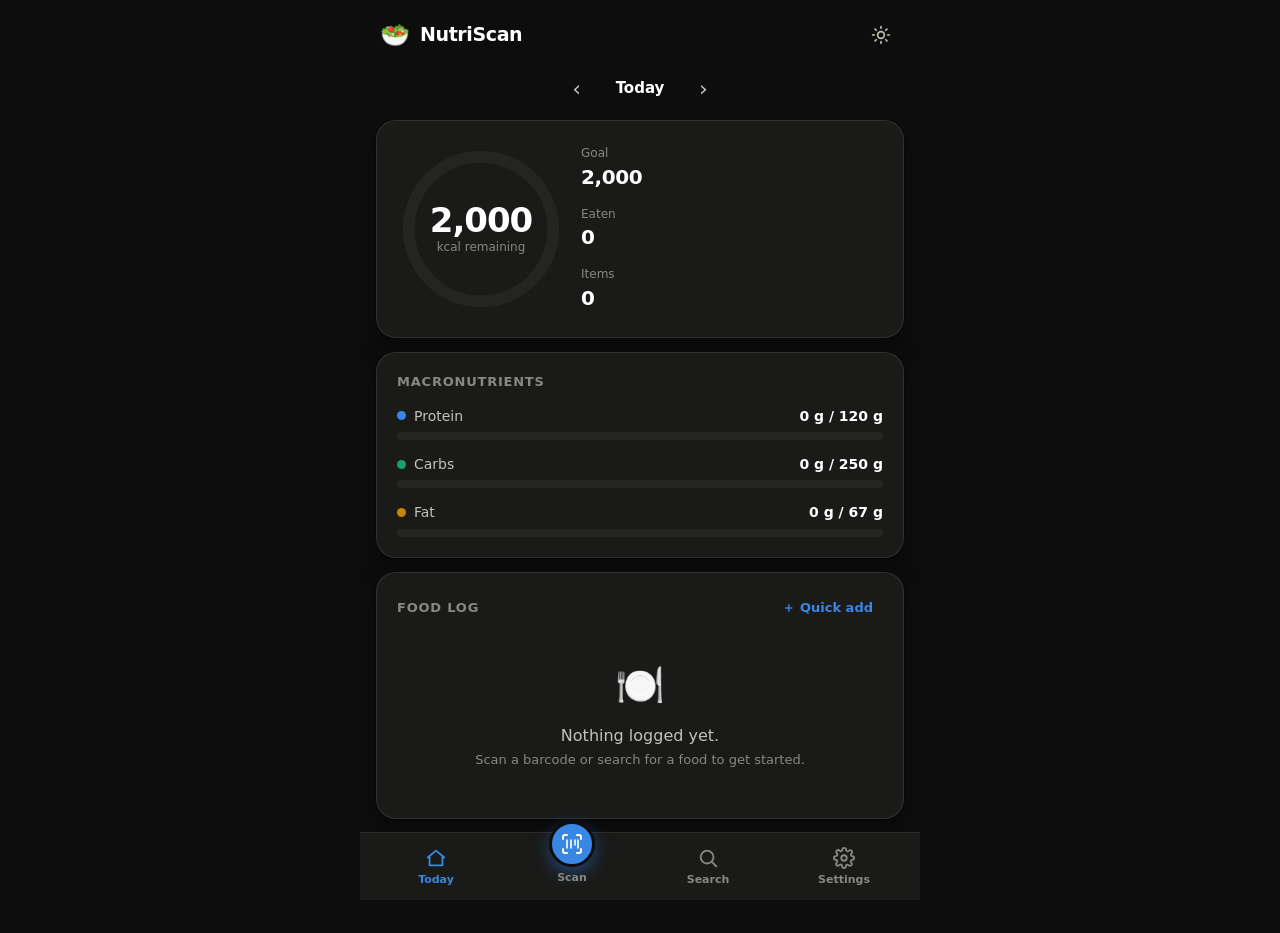
==== calorie-tracker/index.html @ 1fd36c98 "Add NutriScan: camera-based calorie tracker web app A mobile-first, no-build-step web app that track" ====
<!DOCTYPE html>
<html lang="en" data-theme="dark">
<head>
  <meta charset="UTF-8" />
  <meta name="viewport" content="width=device-width, initial-scale=1.0, viewport-fit=cover" />
  <meta name="theme-color" content="#0d0d0d" />
  <title>NutriScan — Calorie Tracker</title>
  <meta name="description" content="Scan any food barcode with your camera and track calories. Powered by Open Food Facts." />
  <link rel="icon" href="data:image/svg+xml,<svg xmlns='http://www.w3.org/2000/svg' viewBox='0 0 100 100'><text y='.9em' font-size='90'>🥗</text></svg>" />
  <link rel="stylesheet" href="css/styles.css" />
</head>
<body>
  <div class="app">

    <!-- ============ Header ============ -->
    <header class="app-header">
      <div class="brand">
        <span class="brand-mark">🥗</span>
        <span class="brand-name">NutriScan</span>
      </div>
      <button class="icon-btn" id="theme-toggle" title="Toggle theme" aria-label="Toggle light/dark theme">
        <svg class="icon-sun" width="20" height="20" viewBox="0 0 24 24" fill="none" stroke="currentColor" stroke-width="2" stroke-linecap="round"><circle cx="12" cy="12" r="4"/><path d="M12 2v2m0 16v2M4.9 4.9l1.4 1.4m11.4 11.4 1.4 1.4M2 12h2m16 0h2M4.9 19.1l1.4-1.4m11.4-11.4 1.4-1.4"/></svg>
        <svg class="icon-moon" width="20" height="20" viewBox="0 0 24 24" fill="none" stroke="currentColor" stroke-width="2" stroke-linecap="round" stroke-linejoin="round"><path d="M21 12.8A9 9 0 1 1 11.2 3a7 7 0 0 0 9.8 9.8z"/></svg>
      </button>
    </header>

    <!-- ============ Main views ============ -->
    <main class="views">

      <!-- ===== Today / Diary ===== -->
      <section class="view active" id="view-today">
        <div class="date-nav">
          <button class="icon-btn" id="date-prev" aria-label="Previous day">‹</button>
          <button class="date-label" id="date-label">Today</button>
          <button class="icon-btn" id="date-next" aria-label="Next day">›</button>
        </div>

        <div class="card hero-card">
          <div class="ring-wrap">
            <svg class="ring" viewBox="0 0 200 200" role="img" aria-labelledby="ring-title">
              <title id="ring-title">Daily calorie progress</title>
              <circle class="ring-track" cx="100" cy="100" r="86" />
              <circle class="ring-fill" id="ring-fill" cx="100" cy="100" r="86"
                      transform="rotate(-90 100 100)" />
            </svg>
            <div class="ring-center">
              <div class="ring-value" id="ring-value">0</div>
              <div class="ring-sub" id="ring-sub">kcal remaining</div>
            </div>
          </div>
          <div class="hero-stats">
            <div class="stat">
              <div class="stat-label">Goal</div>
              <div class="stat-value" id="stat-goal">2,000</div>
            </div>
            <div class="stat">
              <div class="stat-label">Eaten</div>
              <div class="stat-value" id="stat-eaten">0</div>
            </div>
            <div class="stat">
              <div class="stat-label">Items</div>
              <div class="stat-value" id="stat-items">0</div>
            </div>
          </div>
        </div>

        <div class="card macros-card">
          <h2 class="card-title">Macronutrients</h2>
          <div class="macro" data-macro="protein">
            <div class="macro-head"><span class="macro-dot dot-protein"></span><span class="macro-name">Protein</span><span class="macro-amount" id="macro-protein">0 g</span></div>
            <div class="meter"><div class="meter-fill fill-protein" id="meter-protein"></div></div>
          </div>
          <div class="macro" data-macro="carbs">
            <div class="macro-head"><span class="macro-dot dot-carbs"></span><span class="macro-name">Carbs</span><span class="macro-amount" id="macro-carbs">0 g</span></div>
            <div class="meter"><div class="meter-fill fill-carbs" id="meter-carbs"></div></div>
          </div>
          <div class="macro" data-macro="fat">
            <div class="macro-head"><span class="macro-dot dot-fat"></span><span class="macro-name">Fat</span><span class="macro-amount" id="macro-fat">0 g</span></div>
            <div class="meter"><div class="meter-fill fill-fat" id="meter-fat"></div></div>
          </div>
        </div>

        <div class="card log-card">
          <div class="log-head">
            <h2 class="card-title">Food log</h2>
            <button class="ghost-btn" id="quick-add-btn">＋ Quick add</button>
          </div>
          <ul class="log-list" id="log-list"></ul>
          <div class="empty-state" id="log-empty">
            <div class="empty-emoji">🍽️</div>
            <p>Nothing logged yet.</p>
            <p class="empty-hint">Scan a barcode or search for a food to get started.</p>
          </div>
        </div>
      </section>

      <!-- ===== Scanner ===== -->
      <section class="view" id="view-scan">
        <div class="scanner-shell">
          <div class="scanner-viewport" id="scanner-viewport">
            <video id="scanner-video" playsinline muted></video>
            <div class="scan-frame">
              <span class="corner tl"></span><span class="corner tr"></span>
              <span class="corner bl"></span><span class="corner br"></span>
              <div class="scan-line"></div>
            </div>
            <div class="scanner-off" id="scanner-off">
              <div class="empty-emoji">📷</div>
              <p>Point your camera at a food barcode</p>
              <button class="primary-btn" id="scanner-start">Start camera</button>
            </div>
          </div>
          <p class="scanner-status" id="scanner-status">Camera is off</p>
          <div class="manual-entry">
            <input type="text" id="manual-barcode" inputmode="numeric" pattern="[0-9]*"
                   placeholder="…or type a barcode, e.g. 3017624010701" />
            <button class="primary-btn" id="manual-lookup">Look up</button>
          </div>
        </div>
      </section>

      <!-- ===== Search ===== -->
      <section class="view" id="view-search">
        <div class="search-bar">
          <svg width="18" height="18" viewBox="0 0 24 24" fill="none" stroke="currentColor" stroke-width="2" stroke-linecap="round"><circle cx="11" cy="11" r="7"/><path d="m21 21-4.3-4.3"/></svg>
          <input type="search" id="search-input" placeholder="Search any food… (apple, oats, pizza)" autocomplete="off" />
        </div>
        <div class="search-hint" id="search-hint">
          Search 2.8M+ products from <strong>Open Food Facts</strong> plus common foods (USDA values).
        </div>
        <div class="results" id="search-results"></div>
        <div class="loader" id="search-loader" hidden><span class="spinner"></span> Searching…</div>
      </section>

      <!-- ===== Settings ===== -->
      <section class="view" id="view-settings">
        <div class="card">
          <h2 class="card-title">Daily goal</h2>
          <div class="setting-row">
            <label for="goal-input">Calorie target (kcal)</label>
            <input type="number" id="goal-input" min="800" max="10000" step="50" />
          </div>
          <div class="setting-row">
            <label for="protein-goal-input">Protein target (g)</label>
            <input type="number" id="protein-goal-input" min="20" max="400" step="5" />
          </div>
        </div>
        <div class="card">
          <h2 class="card-title">Data</h2>
          <button class="danger-btn" id="clear-day-btn">Clear today's log</button>
          <button class="danger-btn" id="clear-all-btn">Erase all data</button>
        </div>
        <div class="card about-card">
          <h2 class="card-title">About</h2>
          <p>Product data and images come from <a href="https://world.openfoodfacts.org" target="_blank" rel="noopener">Open Food Facts</a>, an open database licensed under the ODbL. Generic food values are based on USDA FoodData Central. Everything you log stays on this device.</p>
        </div>
      </section>
    </main>

    <!-- ============ Bottom navigation ============ -->
    <nav class="bottom-nav">
      <button class="nav-btn active" data-view="today">
        <svg width="22" height="22" viewBox="0 0 24 24" fill="none" stroke="currentColor" stroke-width="2" stroke-linecap="round" stroke-linejoin="round"><path d="M3 11.5 12 4l9 7.5"/><path d="M5 10v10h14V10"/></svg>
        <span>Today</span>
      </button>
      <button class="nav-btn nav-scan" data-view="scan">
        <span class="scan-fab">
          <svg width="24" height="24" viewBox="0 0 24 24" fill="none" stroke="currentColor" stroke-width="2" stroke-linecap="round"><path d="M3 7V5a2 2 0 0 1 2-2h2M17 3h2a2 2 0 0 1 2 2v2M21 17v2a2 2 0 0 1-2 2h-2M7 21H5a2 2 0 0 1-2-2v-2"/><path d="M7 8v8M11 8v8M15 8v5M18 8v8" stroke-width="1.6"/></svg>
        </span>
        <span>Scan</span>
      </button>
      <button class="nav-btn" data-view="search">
        <svg width="22" height="22" viewBox="0 0 24 24" fill="none" stroke="currentColor" stroke-width="2" stroke-linecap="round"><circle cx="11" cy="11" r="7"/><path d="m21 21-4.3-4.3"/></svg>
        <span>Search</span>
      </button>
      <button class="nav-btn" data-view="settings">
        <svg width="22" height="22" viewBox="0 0 24 24" fill="none" stroke="currentColor" stroke-width="2" stroke-linecap="round" stroke-linejoin="round"><circle cx="12" cy="12" r="3"/><path d="M19.4 15a1.7 1.7 0 0 0 .3 1.9l.1.1a2 2 0 1 1-2.8 2.8l-.1-.1a1.7 1.7 0 0 0-1.9-.3 1.7 1.7 0 0 0-1 1.5V21a2 2 0 1 1-4 0v-.1a1.7 1.7 0 0 0-1-1.6 1.7 1.7 0 0 0-1.9.3l-.1.1a2 2 0 1 1-2.8-2.8l.1-.1a1.7 1.7 0 0 0 .3-1.9 1.7 1.7 0 0 0-1.5-1H3a2 2 0 1 1 0-4h.1a1.7 1.7 0 0 0 1.6-1 1.7 1.7 0 0 0-.3-1.9l-.1-.1a2 2 0 1 1 2.8-2.8l.1.1a1.7 1.7 0 0 0 1.9.3h.1a1.7 1.7 0 0 0 1-1.5V3a2 2 0 1 1 4 0v.1a1.7 1.7 0 0 0 1 1.5h.1a1.7 1.7 0 0 0 1.9-.3l.1-.1a2 2 0 1 1 2.8 2.8l-.1.1a1.7 1.7 0 0 0-.3 1.9v.1a1.7 1.7 0 0 0 1.5 1H21a2 2 0 1 1 0 4h-.1a1.7 1.7 0 0 0-1.5 1z"/></svg>
        <span>Settings</span>
      </button>
    </nav>

    <!-- ============ Product sheet (modal) ============ -->
    <div class="sheet-backdrop" id="sheet-backdrop" hidden></div>
    <div class="sheet" id="product-sheet" hidden role="dialog" aria-modal="true" aria-label="Food details">
      <div class="sheet-handle"></div>
      <div class="sheet-body" id="sheet-body"></div>
    </div>

    <!-- ============ Toast ============ -->
    <div class="toast" id="toast" hidden></div>
  </div>

  <script type="module" src="js/app.js"></script>
</body>
</html>
---- calorie-tracker/css/styles.css ----
/* ============================================================
   NutriScan — design tokens
   Palette follows the validated reference dataviz palette:
   categorical slots 1–3 (blue/aqua/yellow) for macros,
   sequential blue for the calorie ring, status red for over-goal.
   ============================================================ */

:root,
:root[data-theme="light"] {
  --page:            #f9f9f7;
  --surface:         #fcfcfb;
  --surface-2:       #f0efec;
  --ink:             #0b0b0b;
  --ink-2:           #52514e;
  --ink-muted:       #898781;
  --hairline:        #e1e0d9;
  --border:          rgba(11, 11, 11, 0.10);

  --accent:          #2a78d6;   /* series-1 blue */
  --accent-soft:     #cde2fb;
  --protein:         #2a78d6;   /* slot 1 blue   */
  --carbs:           #1baf7a;   /* slot 2 aqua   */
  --fat:             #eda100;   /* slot 3 yellow */
  --good:            #006300;
  --critical:        #d03b3b;

  --shadow: 0 1px 2px rgba(11,11,11,.05), 0 8px 24px rgba(11,11,11,.06);
}

:root[data-theme="dark"] {
  --page:            #0d0d0d;
  --surface:         #1a1a19;
  --surface-2:       #242423;
  --ink:             #ffffff;
  --ink-2:           #c3c2b7;
  --ink-muted:       #898781;
  --hairline:        #2c2c2a;
  --border:          rgba(255, 255, 255, 0.10);

  --accent:          #3987e5;
  --accent-soft:     #10345c;
  --protein:         #3987e5;
  --carbs:           #199e70;
  --fat:             #c98500;
  --good:            #0ca30c;
  --critical:        #d03b3b;

  --shadow: 0 1px 2px rgba(0,0,0,.4), 0 8px 24px rgba(0,0,0,.35);
}

/* ============ Base ============ */
* { box-sizing: border-box; margin: 0; padding: 0; }

html { height: 100%; }

body {
  font-family: system-ui, -apple-system, "Segoe UI", sans-serif;
  background: var(--page);
  color: var(--ink);
  min-height: 100%;
  -webkit-font-smoothing: antialiased;
  line-height: 1.45;
}

button { font: inherit; color: inherit; background: none; border: none; cursor: pointer; }
input { font: inherit; color: inherit; }
a { color: var(--accent); }

.app {
  max-width: 560px;
  margin: 0 auto;
  min-height: 100dvh;
  display: flex;
  flex-direction: column;
  padding-bottom: calc(76px + env(safe-area-inset-bottom));
}

/* ============ Header ============ */
.app-header {
  display: flex;
  align-items: center;
  justify-content: space-between;
  padding: 16px 20px 8px;
}

.brand { display: flex; align-items: center; gap: 10px; }
.brand-mark { font-size: 24px; }
.brand-name { font-size: 19px; font-weight: 700; letter-spacing: -0.02em; }

.icon-btn {
  width: 38px; height: 38px;
  display: inline-flex; align-items: center; justify-content: center;
  border-radius: 12px;
  color: var(--ink-2);
  font-size: 22px;
  transition: background .15s;
}
.icon-btn:hover { background: var(--surface-2); }

:root[data-theme="dark"] .icon-moon { display: none; }
:root[data-theme="light"] .icon-sun { display: none; }

/* ============ Views ============ */
.views { flex: 1; padding: 4px 16px 24px; }
.view { display: none; animation: fadeUp .25s ease; }
.view.active { display: block; }

@keyframes fadeUp {
  from { opacity: 0; transform: translateY(6px); }
  to   { opacity: 1; transform: none; }
}

/* ============ Cards ============ */
.card {
  background: var(--surface);
  border: 1px solid var(--border);
  border-radius: 20px;
  padding: 20px;
  margin-bottom: 14px;
  box-shadow: var(--shadow);
}

.card-title {
  font-size: 13px;
  font-weight: 600;
  text-transform: uppercase;
  letter-spacing: 0.06em;
  color: var(--ink-muted);
  margin-bottom: 14px;
}

/* ============ Date nav ============ */
.date-nav {
  display: flex; align-items: center; justify-content: center;
  gap: 6px; margin: 4px 0 12px;
}
.date-label {
  font-weight: 600; font-size: 15px;
  padding: 6px 14px; border-radius: 10px;
  color: var(--ink);
}
.date-label:hover { background: var(--surface-2); }

/* ============ Hero ring ============ */
.hero-card {
  display: flex; align-items: center; gap: 8px;
  padding: 24px 20px;
}

.ring-wrap { position: relative; width: 168px; height: 168px; flex-shrink: 0; }
.ring { width: 100%; height: 100%; }

.ring-track {
  fill: none;
  stroke: var(--surface-2);
  stroke-width: 14;
}
.ring-fill {
  fill: none;
  stroke: var(--accent);
  stroke-width: 14;
  stroke-linecap: round;
  stroke-dasharray: 540.35 540.35; /* 2πr, r=86 */
  stroke-dashoffset: 540.35;
  transition: stroke-dashoffset .6s cubic-bezier(.22,1,.36,1), stroke .3s;
}
.ring-fill.over { stroke: var(--critical); }

.ring-center {
  position: absolute; inset: 0;
  display: flex; flex-direction: column;
  align-items: center; justify-content: center;
  text-align: center;
}
.ring-value {
  font-size: 34px; font-weight: 700; letter-spacing: -0.03em;
  line-height: 1.1;
}
.ring-value.over { color: var(--critical); }
.ring-sub { font-size: 12px; color: var(--ink-muted); max-width: 90px; }

.hero-stats {
  flex: 1;
  display: flex; flex-direction: column; gap: 14px;
  padding-left: 8px;
}
.stat-label { font-size: 12px; color: var(--ink-muted); }
.stat-value { font-size: 20px; font-weight: 700; letter-spacing: -0.02em; }

/* ============ Macros ============ */
.macro { margin-bottom: 14px; }
.macro:last-child { margin-bottom: 0; }

.macro-head {
  display: flex; align-items: center; gap: 8px;
  font-size: 14px; margin-bottom: 6px;
}
.macro-dot { width: 9px; height: 9px; border-radius: 50%; }
.dot-protein { background: var(--protein); }
.dot-carbs   { background: var(--carbs); }
.dot-fat     { background: var(--fat); }

.macro-name { color: var(--ink-2); }
.macro-amount { margin-left: auto; font-weight: 600; font-variant-numeric: tabular-nums; }

.meter {
  height: 8px;
  background: var(--surface-2);
  border-radius: 4px;
  overflow: hidden;
}
.meter-fill {
  height: 100%; width: 0%;
  border-radius: 4px;
  transition: width .5s cubic-bezier(.22,1,.36,1);
}
.fill-protein { background: var(--protein); }
.fill-carbs   { background: var(--carbs); }
.fill-fat     { background: var(--fat); }

/* ============ Food log ============ */
.log-head { display: flex; align-items: center; justify-content: space-between; margin-bottom: 4px; }
.log-head .card-title { margin-bottom: 0; }

.ghost-btn {
  font-size: 13px; font-weight: 600;
  color: var(--accent);
  padding: 6px 10px; border-radius: 10px;
}
.ghost-btn:hover { background: var(--surface-2); }

.log-list { list-style: none; }

.log-item {
  display: flex; align-items: center; gap: 12px;
  padding: 12px 0;
  border-bottom: 1px solid var(--hairline);
}
.log-item:last-child { border-bottom: none; }

.log-thumb {
  width: 44px; height: 44px;
  border-radius: 12px;
  background: var(--surface-2);
  display: flex; align-items: center; justify-content: center;
  font-size: 22px;
  overflow: hidden;
  flex-shrink: 0;
}
.log-thumb img { width: 100%; height: 100%; object-fit: cover; }

.log-info { flex: 1; min-width: 0; }
.log-name {
  font-size: 14px; font-weight: 600;
  white-space: nowrap; overflow: hidden; text-overflow: ellipsis;
}
.log-meta { font-size: 12px; color: var(--ink-muted); }

.log-kcal { font-weight: 700; font-size: 14px; font-variant-numeric: tabular-nums; white-space: nowrap; }
.log-kcal small { font-weight: 400; color: var(--ink-muted); }

.log-remove {
  width: 30px; height: 30px;
  border-radius: 9px;
  color: var(--ink-muted);
  display: flex; align-items: center; justify-content: center;
  flex-shrink: 0;
}
.log-remove:hover { background: var(--surface-2); color: var(--critical); }

/* ============ Empty states ============ */
.empty-state { text-align: center; padding: 28px 12px; color: var(--ink-2); }
.empty-emoji { font-size: 40px; margin-bottom: 10px; }
.empty-hint { font-size: 13px; color: var(--ink-muted); margin-top: 4px; }

/* ============ Scanner ============ */
.scanner-shell { display: flex; flex-direction: column; gap: 12px; }

.scanner-viewport {
  position: relative;
  aspect-ratio: 3 / 4;
  max-height: 56vh;
  border-radius: 24px;
  overflow: hidden;
  background: #000;
  border: 1px solid var(--border);
}

#scanner-video {
  position: absolute; inset: 0;
  width: 100%; height: 100%;
  object-fit: cover;
}

.scan-frame {
  position: absolute;
  left: 50%; top: 50%;
  width: 72%; height: 38%;
  transform: translate(-50%, -50%);
  pointer-events: none;
  opacity: 0;
  transition: opacity .3s;
}
.scanner-viewport.live .scan-frame { opacity: 1; }

.corner {
  position: absolute; width: 26px; height: 26px;
  border: 3px solid #fff; border-radius: 2px;
}
.corner.tl { top: 0; left: 0; border-right: none; border-bottom: none; border-top-left-radius: 10px; }
.corner.tr { top: 0; right: 0; border-left: none; border-bottom: none; border-top-right-radius: 10px; }
.corner.bl { bottom: 0; left: 0; border-right: none; border-top: none; border-bottom-left-radius: 10px; }
.corner.br { bottom: 0; right: 0; border-left: none; border-top: none; border-bottom-right-radius: 10px; }

.scan-line {
  position: absolute; left: 8%; right: 8%;
  height: 2px; border-radius: 1px;
  background: var(--accent);
  box-shadow: 0 0 12px var(--accent);
  animation: scanline 2.2s ease-in-out infinite;
}
@keyframes scanline {
  0%, 100% { top: 12%; }
  50%      { top: 86%; }
}

.scanner-off {
  position: absolute; inset: 0;
  display: flex; flex-direction: column;
  align-items: center; justify-content: center;
  gap: 12px;
  color: #eee;
  text-align: center;
  padding: 20px;
  background: linear-gradient(180deg, #16161a, #0b0b0e);
}
.scanner-viewport.live .scanner-off { display: none; }

.scanner-status {
  text-align: center; font-size: 13px; color: var(--ink-muted);
  min-height: 1.4em;
}

.manual-entry { display: flex; gap: 8px; }
.manual-entry input {
  flex: 1;
  background: var(--surface);
  border: 1px solid var(--border);
  border-radius: 14px;
  padding: 12px 14px;
  font-size: 14px;
  outline: none;
}
.manual-entry input:focus { border-color: var(--accent); }

.primary-btn {
  background: var(--accent);
  color: #fff;
  font-weight: 600;
  font-size: 14px;
  padding: 12px 18px;
  border-radius: 14px;
  transition: filter .15s;
}
.primary-btn:hover { filter: brightness(1.08); }
.primary-btn:disabled { opacity: .5; cursor: default; }

.danger-btn {
  display: block; width: 100%;
  text-align: left;
  color: var(--critical);
  font-weight: 600; font-size: 14px;
  padding: 10px 4px;
  border-radius: 10px;
}
.danger-btn:hover { background: var(--surface-2); }

/* ============ Search ============ */
.search-bar {
  display: flex; align-items: center; gap: 10px;
  background: var(--surface);
  border: 1px solid var(--border);
  border-radius: 16px;
  padding: 12px 16px;
  color: var(--ink-muted);
  margin-bottom: 10px;
}
.search-bar:focus-within { border-color: var(--accent); }
.search-bar input {
  flex: 1; background: none; border: none; outline: none;
  font-size: 15px; color: var(--ink);
}

.search-hint {
  font-size: 12.5px; color: var(--ink-muted);
  padding: 0 6px; margin-bottom: 14px;
}

.results { display: flex; flex-direction: column; gap: 10px; }

.result-item {
  display: flex; align-items: center; gap: 12px;
  width: 100%; text-align: left;
  background: var(--surface);
  border: 1px solid var(--border);
  border-radius: 16px;
  padding: 12px 14px;
  transition: transform .1s, border-color .15s;
}
.result-item:hover { border-color: var(--accent); }
.result-item:active { transform: scale(.985); }

.result-thumb {
  width: 52px; height: 52px;
  border-radius: 12px;
  background: var(--surface-2);
  display: flex; align-items: center; justify-content: center;
  font-size: 26px;
  overflow: hidden; flex-shrink: 0;
}
.result-thumb img { width: 100%; height: 100%; object-fit: cover; }

.result-info { flex: 1; min-width: 0; }
.result-name {
  font-size: 14px; font-weight: 600;
  white-space: nowrap; overflow: hidden; text-overflow: ellipsis;
}
.result-brand {
  font-size: 12px; color: var(--ink-muted);
  white-space: nowrap; overflow: hidden; text-overflow: ellipsis;
}
.result-kcal { font-weight: 700; font-size: 14px; white-space: nowrap; }
.result-kcal small { font-weight: 400; font-size: 11px; color: var(--ink-muted); display: block; text-align: right; }

.section-label {
  font-size: 12px; font-weight: 600;
  text-transform: uppercase; letter-spacing: .06em;
  color: var(--ink-muted);
  margin: 8px 6px 0;
}

.loader {
  display: flex; align-items: center; justify-content: center; gap: 10px;
  padding: 24px; color: var(--ink-muted); font-size: 14px;
}
.spinner {
  width: 18px; height: 18px;
  border: 2.5px solid var(--surface-2);
  border-top-color: var(--accent);
  border-radius: 50%;
  animation: spin .8s linear infinite;
}
@keyframes spin { to { transform: rotate(360deg); } }

/* ============ Settings ============ */
.setting-row {
  display: flex; align-items: center; justify-content: space-between;
  gap: 12px;
  padding: 8px 0;
}
.setting-row label { font-size: 14px; color: var(--ink-2); }
.setting-row input {
  width: 110px;
  background: var(--surface-2);
  border: 1px solid var(--border);
  border-radius: 10px;
  padding: 9px 12px;
  font-size: 15px; font-weight: 600;
  text-align: right;
  outline: none;
}
.setting-row input:focus { border-color: var(--accent); }

.about-card p { font-size: 13.5px; color: var(--ink-2); }

/* ============ Bottom nav ============ */
.bottom-nav {
  position: fixed;
  bottom: 0; left: 50%;
  transform: translateX(-50%);
  width: 100%; max-width: 560px;
  display: flex;
  background: var(--surface);
  border-top: 1px solid var(--hairline);
  padding: 8px 8px calc(8px + env(safe-area-inset-bottom));
  z-index: 40;
}

.nav-btn {
  flex: 1;
  display: flex; flex-direction: column;
  align-items: center; gap: 3px;
  padding: 6px 0 4px;
  font-size: 11px; font-weight: 600;
  color: var(--ink-muted);
  border-radius: 14px;
  transition: color .15s;
}
.nav-btn.active { color: var(--accent); }
.nav-btn:hover { color: var(--ink-2); }
.nav-btn.active:hover { color: var(--accent); }

.scan-fab {
  display: flex; align-items: center; justify-content: center;
  width: 46px; height: 46px;
  margin-top: -26px;
  border-radius: 50%;
  background: var(--accent);
  color: #fff;
  box-shadow: 0 6px 16px rgba(42, 120, 214, .45);
  border: 3px solid var(--page);
}
.nav-scan.active .scan-fab { filter: brightness(1.1); }

/* ============ Product sheet ============ */
.sheet-backdrop {
  position: fixed; inset: 0;
  background: rgba(0,0,0,.5);
  backdrop-filter: blur(2px);
  z-index: 50;
  animation: fadeIn .2s ease;
}
@keyframes fadeIn { from { opacity: 0; } }

.sheet {
  position: fixed;
  bottom: 0; left: 50%;
  transform: translateX(-50%);
  width: 100%; max-width: 560px;
  max-height: 86dvh;
  background: var(--surface);
  border-radius: 24px 24px 0 0;
  border: 1px solid var(--border);
  border-bottom: none;
  z-index: 60;
  overflow-y: auto;
  animation: slideUp .28s cubic-bezier(.22,1,.36,1);
  padding-bottom: calc(16px + env(safe-area-inset-bottom));
}
@keyframes slideUp {
  from { transform: translate(-50%, 40%); opacity: .4; }
  to   { transform: translate(-50%, 0);   opacity: 1; }
}

.sheet-handle {
  width: 40px; height: 4px;
  background: var(--hairline);
  border-radius: 2px;
  margin: 10px auto 4px;
}

.sheet-body { padding: 12px 20px 8px; }

.product-header { display: flex; gap: 16px; align-items: center; margin-bottom: 16px; }
.product-img {
  width: 84px; height: 84px;
  border-radius: 18px;
  background: var(--surface-2);
  display: flex; align-items: center; justify-content: center;
  font-size: 42px;
  overflow: hidden; flex-shrink: 0;
}
.product-img img { width: 100%; height: 100%; object-fit: cover; }

.product-name { font-size: 18px; font-weight: 700; letter-spacing: -0.01em; line-height: 1.25; }
.product-brand { font-size: 13px; color: var(--ink-muted); margin-top: 2px; }
.product-per { font-size: 12.5px; color: var(--ink-2); margin-top: 6px; }
.product-per strong { color: var(--ink); }

.portion-card {
  background: var(--surface-2);
  border-radius: 16px;
  padding: 14px 16px;
  margin-bottom: 14px;
}
.portion-row { display: flex; align-items: center; gap: 10px; }
.portion-row label { font-size: 13px; color: var(--ink-2); flex: 1; }
.portion-input {
  width: 90px;
  background: var(--surface);
  border: 1px solid var(--border);
  border-radius: 10px;
  padding: 9px 12px;
  font-size: 16px; font-weight: 700;
  text-align: right; outline: none;
}
.portion-input:focus { border-color: var(--accent); }
.portion-unit { font-size: 14px; color: var(--ink-muted); width: 14px; }

.chips { display: flex; gap: 8px; margin-top: 12px; flex-wrap: wrap; }
.chip {
  font-size: 12.5px; font-weight: 600;
  padding: 7px 12px;
  border-radius: 99px;
  background: var(--surface);
  border: 1px solid var(--border);
  color: var(--ink-2);
}
.chip:hover, .chip.active { border-color: var(--accent); color: var(--accent); }

.sheet-macros {
  display: grid; grid-template-columns: repeat(4, 1fr);
  gap: 8px; margin-bottom: 16px;
}
.sm-tile {
  background: var(--surface-2);
  border-radius: 14px;
  padding: 10px 6px;
  text-align: center;
}
.sm-value { font-size: 16px; font-weight: 700; font-variant-numeric: tabular-nums; }
.sm-label { font-size: 11px; color: var(--ink-muted); margin-top: 1px; }

.sheet-actions { display: flex; gap: 10px; }
.sheet-actions .primary-btn { flex: 1; padding: 14px; font-size: 15px; }
.sheet-cancel {
  padding: 14px 18px;
  border-radius: 14px;
  background: var(--surface-2);
  font-weight: 600; font-size: 15px;
  color: var(--ink-2);
}

.quick-form { display: flex; flex-direction: column; gap: 10px; margin-bottom: 16px; }
.quick-form input {
  background: var(--surface-2);
  border: 1px solid var(--border);
  border-radius: 12px;
  padding: 12px 14px;
  font-size: 15px; outline: none;
}
.quick-form input:focus { border-color: var(--accent); }

/* ============ Toast ============ */
.toast {
  position: fixed;
  bottom: calc(92px + env(safe-area-inset-bottom));
  left: 50%; transform: translateX(-50%);
  background: var(--ink);
  color: var(--page);
  font-size: 14px; font-weight: 600;
  padding: 11px 20px;
  border-radius: 99px;
  box-shadow: var(--shadow);
  z-index: 80;
  animation: toastIn .25s cubic-bezier(.22,1,.36,1);
  white-space: nowrap;
  max-width: 90vw;
  overflow: hidden; text-overflow: ellipsis;
}
@keyframes toastIn {
  from { transform: translate(-50%, 12px); opacity: 0; }
  to   { transform: translate(-50%, 0);    opacity: 1; }
}

/* ============ Small screens ============ */
@media (max-width: 420px) {
  .hero-card { flex-direction: column; gap: 18px; }
  .hero-stats { flex-direction: row; width: 100%; padding-left: 0; }
  .hero-stats .stat { flex: 1; text-align: center; }
}
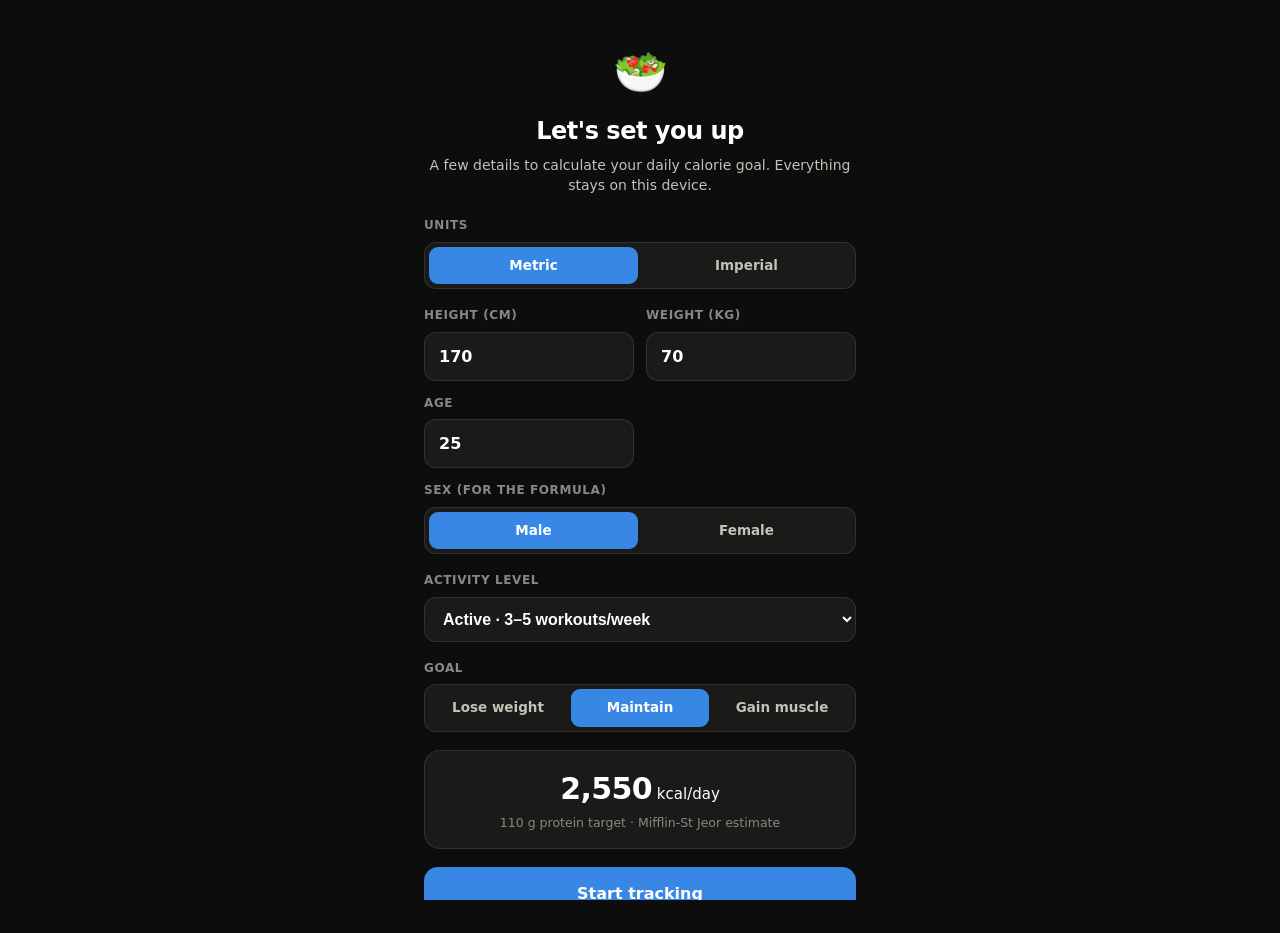
==== commit 885360a4: "Add first-launch profile onboarding with calorie goal calculation On first open the app asks for hei" ====
--- a/calorie-tracker/index.html
+++ b/calorie-tracker/index.html
@@ -135,6 +135,11 @@
       <!-- ===== Settings ===== -->
       <section class="view" id="view-settings">
         <div class="card">
+          <h2 class="card-title">Profile</h2>
+          <p class="profile-summary" id="profile-summary">Not set up yet.</p>
+          <button class="ghost-btn" id="edit-profile-btn">Edit profile &amp; recalculate goal</button>
+        </div>
+        <div class="card">
           <h2 class="card-title">Daily goal</h2>
           <div class="setting-row">
             <label for="goal-input">Calorie target (kcal)</label>
@@ -186,6 +191,81 @@
       <div class="sheet-body" id="sheet-body"></div>
     </div>
 
+    <!-- ============ Onboarding ============ -->
+    <div class="onboarding" id="onboarding" hidden>
+      <div class="ob-card">
+        <button class="icon-btn ob-close" id="ob-close" aria-label="Close" hidden>✕</button>
+        <div class="ob-hero">
+          <div class="ob-emoji">🥗</div>
+          <h1>Let's set you up</h1>
+          <p>A few details to calculate your daily calorie goal. Everything stays on this device.</p>
+        </div>
+
+        <div class="ob-field">
+          <span class="ob-label">Units</span>
+          <div class="segmented" id="ob-units">
+            <button class="seg-btn active" data-value="metric">Metric</button>
+            <button class="seg-btn" data-value="imperial">Imperial</button>
+          </div>
+        </div>
+
+        <div class="ob-grid">
+          <div class="ob-field" id="ob-height-metric">
+            <label class="ob-label" for="ob-height-cm">Height (cm)</label>
+            <input type="number" id="ob-height-cm" min="100" max="250" value="170" inputmode="numeric" />
+          </div>
+          <div class="ob-field" id="ob-height-imperial" hidden>
+            <span class="ob-label">Height (ft / in)</span>
+            <div class="ob-duo">
+              <input type="number" id="ob-height-ft" min="3" max="8" value="5" aria-label="Feet" />
+              <input type="number" id="ob-height-in" min="0" max="11" value="7" aria-label="Inches" />
+            </div>
+          </div>
+          <div class="ob-field">
+            <label class="ob-label" for="ob-weight" id="ob-weight-label">Weight (kg)</label>
+            <input type="number" id="ob-weight" min="25" max="700" value="70" inputmode="decimal" />
+          </div>
+          <div class="ob-field">
+            <label class="ob-label" for="ob-age">Age</label>
+            <input type="number" id="ob-age" min="10" max="100" value="25" inputmode="numeric" />
+          </div>
+          <div class="ob-field">
+            <span class="ob-label">Sex (for the formula)</span>
+            <div class="segmented" id="ob-sex">
+              <button class="seg-btn active" data-value="male">Male</button>
+              <button class="seg-btn" data-value="female">Female</button>
+            </div>
+          </div>
+        </div>
+
+        <div class="ob-field">
+          <label class="ob-label" for="ob-activity">Activity level</label>
+          <select id="ob-activity">
+            <option value="1.2">Mostly sitting · little exercise</option>
+            <option value="1.375">Lightly active · 1–3 workouts/week</option>
+            <option value="1.55" selected>Active · 3–5 workouts/week</option>
+            <option value="1.725">Very active · daily training</option>
+          </select>
+        </div>
+
+        <div class="ob-field">
+          <span class="ob-label">Goal</span>
+          <div class="segmented" id="ob-goal">
+            <button class="seg-btn" data-value="lose">Lose weight</button>
+            <button class="seg-btn active" data-value="maintain">Maintain</button>
+            <button class="seg-btn" data-value="gain">Gain muscle</button>
+          </div>
+        </div>
+
+        <div class="ob-result">
+          <div class="ob-result-kcal"><strong id="ob-kcal">—</strong> kcal/day</div>
+          <div class="ob-result-sub"><span id="ob-protein">—</span> g protein target · Mifflin-St Jeor estimate</div>
+        </div>
+
+        <button class="primary-btn ob-save" id="ob-save">Start tracking</button>
+      </div>
+    </div>
+
     <!-- ============ Toast ============ -->
     <div class="toast" id="toast" hidden></div>
   </div>
--- a/calorie-tracker/css/styles.css
+++ b/calorie-tracker/css/styles.css
@@ -51,6 +51,9 @@
 /* ============ Base ============ */
 * { box-sizing: border-box; margin: 0; padding: 0; }
 
+/* The hidden attribute must win over component display rules */
+[hidden] { display: none !important; }
+
 html { height: 100%; }
 
 body {
@@ -630,6 +633,87 @@
   font-size: 15px; outline: none;
 }
 .quick-form input:focus { border-color: var(--accent); }
+
+/* ============ Onboarding ============ */
+.onboarding {
+  position: fixed; inset: 0;
+  background: var(--page);
+  z-index: 90;
+  overflow-y: auto;
+  animation: fadeIn .25s ease;
+}
+
+.ob-card {
+  position: relative;
+  max-width: 480px;
+  margin: 0 auto;
+  padding: 32px 24px calc(32px + env(safe-area-inset-bottom));
+  display: flex; flex-direction: column; gap: 18px;
+}
+
+.ob-close { position: absolute; top: 16px; right: 16px; }
+
+.ob-hero { text-align: center; padding: 8px 0 4px; }
+.ob-emoji { font-size: 44px; margin-bottom: 10px; }
+.ob-hero h1 { font-size: 24px; font-weight: 700; letter-spacing: -0.02em; }
+.ob-hero p { font-size: 14px; color: var(--ink-2); margin-top: 6px; }
+
+.ob-field { display: flex; flex-direction: column; gap: 7px; }
+.ob-label {
+  font-size: 12px; font-weight: 600;
+  text-transform: uppercase; letter-spacing: .05em;
+  color: var(--ink-muted);
+}
+
+.ob-grid { display: grid; grid-template-columns: 1fr 1fr; gap: 14px 12px; }
+.ob-grid .ob-field:nth-last-child(1) { grid-column: 1 / -1; }
+
+.ob-field input, .ob-field select {
+  background: var(--surface);
+  border: 1px solid var(--border);
+  border-radius: 12px;
+  padding: 12px 14px;
+  font-size: 16px; font-weight: 600;
+  outline: none;
+  width: 100%;
+  color: var(--ink);
+}
+.ob-field input:focus, .ob-field select:focus { border-color: var(--accent); }
+
+.ob-duo { display: flex; gap: 8px; }
+
+.segmented {
+  display: flex; gap: 4px;
+  background: var(--surface);
+  border: 1px solid var(--border);
+  border-radius: 12px;
+  padding: 4px;
+}
+.seg-btn {
+  flex: 1;
+  padding: 9px 6px;
+  border-radius: 9px;
+  font-size: 13.5px; font-weight: 600;
+  color: var(--ink-2);
+  transition: background .15s, color .15s;
+}
+.seg-btn.active { background: var(--accent); color: #fff; }
+.seg-btn:not(.active):hover { background: var(--surface-2); }
+
+.ob-result {
+  text-align: center;
+  background: var(--surface);
+  border: 1px solid var(--border);
+  border-radius: 16px;
+  padding: 16px;
+}
+.ob-result-kcal { font-size: 15px; }
+.ob-result-kcal strong { font-size: 30px; font-weight: 700; letter-spacing: -0.02em; }
+.ob-result-sub { font-size: 12.5px; color: var(--ink-muted); margin-top: 4px; }
+
+.ob-save { padding: 15px; font-size: 16px; }
+
+.profile-summary { font-size: 14px; color: var(--ink-2); margin-bottom: 8px; }
 
 /* ============ Toast ============ */
 .toast {
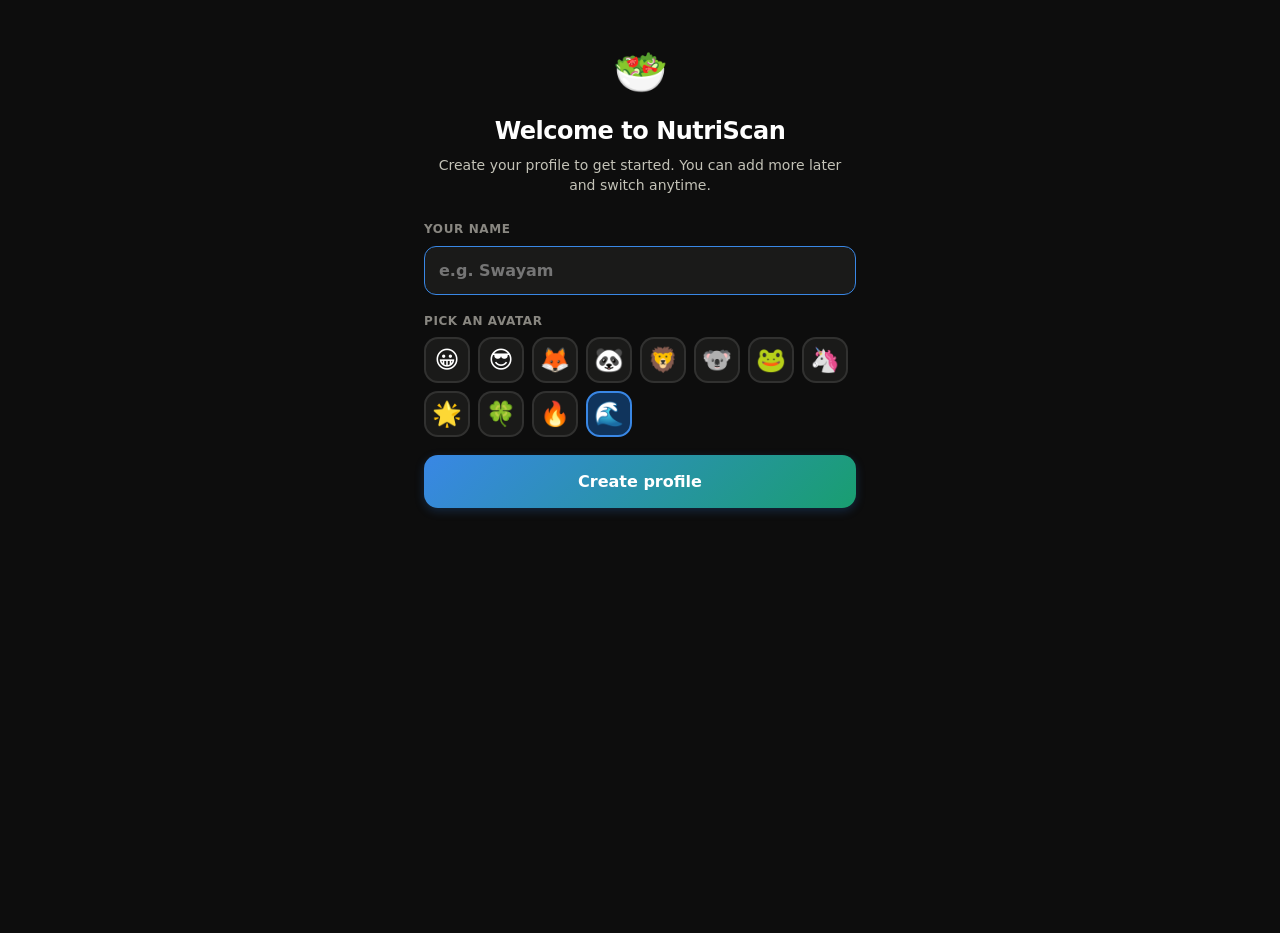
==== commit 32f7a3a2: "Add multi-profile login, hide API key in settings, polish UI - Profile picker on launch (create with" ====
--- a/calorie-tracker/index.html
+++ b/calorie-tracker/index.html
@@ -18,10 +18,15 @@
         <span class="brand-mark">🥗</span>
         <span class="brand-name">NutriScan</span>
       </div>
+      <div class="header-actions">
+      <button class="avatar-chip" id="avatar-btn" title="Switch profile" aria-label="Switch profile" hidden>
+        <span id="avatar-emoji">🙂</span>
+      </button>
       <button class="icon-btn" id="theme-toggle" title="Toggle theme" aria-label="Toggle light/dark theme">
         <svg class="icon-sun" width="20" height="20" viewBox="0 0 24 24" fill="none" stroke="currentColor" stroke-width="2" stroke-linecap="round"><circle cx="12" cy="12" r="4"/><path d="M12 2v2m0 16v2M4.9 4.9l1.4 1.4m11.4 11.4 1.4 1.4M2 12h2m16 0h2M4.9 19.1l1.4-1.4m11.4-11.4 1.4-1.4"/></svg>
         <svg class="icon-moon" width="20" height="20" viewBox="0 0 24 24" fill="none" stroke="currentColor" stroke-width="2" stroke-linecap="round" stroke-linejoin="round"><path d="M21 12.8A9 9 0 1 1 11.2 3a7 7 0 0 0 9.8 9.8z"/></svg>
       </button>
+      </div>
     </header>
 
     <!-- ============ Main views ============ -->
@@ -39,6 +44,12 @@
           <div class="ring-wrap">
             <svg class="ring" viewBox="0 0 200 200" role="img" aria-labelledby="ring-title">
               <title id="ring-title">Daily calorie progress</title>
+              <defs>
+                <linearGradient id="ring-grad" x1="0%" y1="0%" x2="100%" y2="100%">
+                  <stop offset="0%" class="ring-grad-a" />
+                  <stop offset="100%" class="ring-grad-b" />
+                </linearGradient>
+              </defs>
               <circle class="ring-track" cx="100" cy="100" r="86" />
               <circle class="ring-fill" id="ring-fill" cx="100" cy="100" r="86"
                       transform="rotate(-90 100 100)" />
@@ -97,26 +108,42 @@
       <!-- ===== Scanner ===== -->
       <section class="view" id="view-scan">
         <div class="scanner-shell">
+          <div class="segmented scan-mode" id="scan-mode">
+            <button class="seg-btn active" data-value="meal">🍽️ Meal photo</button>
+            <button class="seg-btn" data-value="barcode">▐║▌ Barcode</button>
+          </div>
+
           <div class="scanner-viewport" id="scanner-viewport">
             <video id="scanner-video" playsinline muted></video>
-            <div class="scan-frame">
+            <div class="scan-frame" id="barcode-frame">
               <span class="corner tl"></span><span class="corner tr"></span>
               <span class="corner bl"></span><span class="corner br"></span>
               <div class="scan-line"></div>
             </div>
+            <button class="capture-btn" id="capture-btn" hidden aria-label="Take photo"></button>
             <div class="scanner-off" id="scanner-off">
-              <div class="empty-emoji">📷</div>
-              <p>Point your camera at a food barcode</p>
+              <div class="empty-emoji" id="scanner-off-emoji">🍽️</div>
+              <p id="scanner-off-text">Photograph your plate and AI estimates the calories</p>
               <button class="primary-btn" id="scanner-start">Start camera</button>
             </div>
           </div>
           <p class="scanner-status" id="scanner-status">Camera is off</p>
-          <div class="manual-entry">
+
+          <div class="meal-controls" id="meal-controls">
+            <label class="upload-btn" for="photo-upload">
+              <svg width="18" height="18" viewBox="0 0 24 24" fill="none" stroke="currentColor" stroke-width="2" stroke-linecap="round" stroke-linejoin="round"><rect x="3" y="3" width="18" height="18" rx="3"/><circle cx="9" cy="9" r="2"/><path d="m21 15-4.35-4.35a1.5 1.5 0 0 0-2.12 0L5 20"/></svg>
+              Upload a photo instead
+              <input type="file" id="photo-upload" accept="image/*" hidden />
+            </label>
+          </div>
+
+          <div class="manual-entry" id="barcode-controls" hidden>
             <input type="text" id="manual-barcode" inputmode="numeric" pattern="[0-9]*"
                    placeholder="…or type a barcode, e.g. 3017624010701" />
             <button class="primary-btn" id="manual-lookup">Look up</button>
           </div>
         </div>
+        <canvas id="capture-canvas" hidden></canvas>
       </section>
 
       <!-- ===== Search ===== -->
@@ -137,7 +164,8 @@
         <div class="card">
           <h2 class="card-title">Profile</h2>
           <p class="profile-summary" id="profile-summary">Not set up yet.</p>
-          <button class="ghost-btn" id="edit-profile-btn">Edit profile &amp; recalculate goal</button>
+          <button class="ghost-btn" id="edit-profile-btn">Edit body stats &amp; recalculate goal</button>
+          <button class="ghost-btn" id="switch-profile-btn">Switch profile</button>
         </div>
         <div class="card">
           <h2 class="card-title">Daily goal</h2>
@@ -151,9 +179,14 @@
           </div>
         </div>
         <div class="card">
+          <h2 class="card-title">AI meal scan</h2>
+          <p class="profile-summary">Photo recognition uses the Claude API with your own key from <a href="https://platform.claude.com/" target="_blank" rel="noopener">platform.claude.com</a> (each scan costs a few cents). The key is stored only on this device and is never displayed.</p>
+          <div id="api-key-status"></div>
+        </div>
+        <div class="card">
           <h2 class="card-title">Data</h2>
-          <button class="danger-btn" id="clear-day-btn">Clear today's log</button>
-          <button class="danger-btn" id="clear-all-btn">Erase all data</button>
+          <button class="danger-btn" id="clear-day-btn">Clear this day's log</button>
+          <button class="danger-btn" id="delete-profile-btn">Delete this profile</button>
         </div>
         <div class="card about-card">
           <h2 class="card-title">About</h2>
@@ -189,6 +222,33 @@
     <div class="sheet" id="product-sheet" hidden role="dialog" aria-modal="true" aria-label="Food details">
       <div class="sheet-handle"></div>
       <div class="sheet-body" id="sheet-body"></div>
+    </div>
+
+    <!-- ============ Profile picker / login ============ -->
+    <div class="onboarding login" id="login" hidden>
+      <div class="ob-card">
+        <button class="icon-btn ob-close" id="login-close" aria-label="Close" hidden>✕</button>
+        <div class="ob-hero">
+          <div class="ob-emoji">🥗</div>
+          <h1 id="login-title">Who's tracking?</h1>
+          <p id="login-sub">Pick your profile — each one keeps its own goals and food log on this device.</p>
+        </div>
+
+        <div class="profile-grid" id="login-profiles"></div>
+
+        <div class="login-create" id="login-create" hidden>
+          <div class="ob-field">
+            <label class="ob-label" for="new-user-name">Your name</label>
+            <input type="text" id="new-user-name" maxlength="20" placeholder="e.g. Swayam" autocomplete="off" />
+          </div>
+          <div class="ob-field">
+            <span class="ob-label">Pick an avatar</span>
+            <div class="emoji-row" id="emoji-row"></div>
+          </div>
+          <button class="primary-btn ob-save" id="create-user-btn">Create profile</button>
+          <button class="ghost-btn login-back" id="login-back" hidden>← Back to profiles</button>
+        </div>
+      </div>
     </div>
 
     <!-- ============ Onboarding ============ -->
--- a/calorie-tracker/css/styles.css
+++ b/calorie-tracker/css/styles.css
@@ -103,6 +103,20 @@
 :root[data-theme="dark"] .icon-moon { display: none; }
 :root[data-theme="light"] .icon-sun { display: none; }
 
+.header-actions { display: flex; align-items: center; gap: 6px; }
+
+.avatar-chip {
+  width: 38px; height: 38px;
+  display: inline-flex; align-items: center; justify-content: center;
+  border-radius: 50%;
+  background: var(--surface);
+  border: 1.5px solid var(--border);
+  font-size: 19px;
+  transition: transform .12s, border-color .15s;
+}
+.avatar-chip:hover { border-color: var(--accent); }
+.avatar-chip:active { transform: scale(.92); }
+
 /* ============ Views ============ */
 .views { flex: 1; padding: 4px 16px 24px; }
 .view { display: none; animation: fadeUp .25s ease; }
@@ -158,16 +172,19 @@
   stroke: var(--surface-2);
   stroke-width: 14;
 }
+.ring-grad-a { stop-color: var(--accent); }
+.ring-grad-b { stop-color: var(--carbs); }
 .ring-fill {
   fill: none;
-  stroke: var(--accent);
+  stroke: url(#ring-grad);
   stroke-width: 14;
   stroke-linecap: round;
   stroke-dasharray: 540.35 540.35; /* 2πr, r=86 */
   stroke-dashoffset: 540.35;
-  transition: stroke-dashoffset .6s cubic-bezier(.22,1,.36,1), stroke .3s;
-}
-.ring-fill.over { stroke: var(--critical); }
+  transition: stroke-dashoffset .6s cubic-bezier(.22,1,.36,1);
+  filter: drop-shadow(0 0 6px rgba(42, 120, 214, .35));
+}
+.ring-fill.over { stroke: var(--critical); filter: none; }
 
 .ring-center {
   position: absolute; inset: 0;
@@ -339,6 +356,89 @@
 }
 .scanner-viewport.live .scanner-off { display: none; }
 
+.scan-mode { margin-bottom: 2px; }
+
+.capture-btn {
+  position: absolute;
+  left: 50%; bottom: 18px;
+  transform: translateX(-50%);
+  width: 64px; height: 64px;
+  border-radius: 50%;
+  background: rgba(255,255,255,.25);
+  border: 4px solid #fff;
+  backdrop-filter: blur(2px);
+  transition: transform .1s;
+  z-index: 5;
+}
+.capture-btn:active { transform: translateX(-50%) scale(.92); }
+.capture-btn::after {
+  content: '';
+  position: absolute; inset: 5px;
+  border-radius: 50%;
+  background: #fff;
+}
+
+.meal-controls { display: flex; justify-content: center; }
+.upload-btn {
+  display: inline-flex; align-items: center; gap: 8px;
+  font-size: 14px; font-weight: 600;
+  color: var(--accent);
+  padding: 10px 16px;
+  border-radius: 12px;
+  cursor: pointer;
+}
+.upload-btn:hover { background: var(--surface-2); }
+
+.ai-item { display: flex; align-items: center; gap: 10px; padding: 10px 0; border-bottom: 1px solid var(--hairline); }
+.ai-item:last-child { border-bottom: none; }
+.ai-item-emoji {
+  width: 40px; height: 40px; flex-shrink: 0;
+  display: flex; align-items: center; justify-content: center;
+  font-size: 22px;
+  background: var(--surface-2);
+  border-radius: 11px;
+}
+.ai-item-info { flex: 1; min-width: 0; }
+.ai-item-name { font-size: 14px; font-weight: 600; white-space: nowrap; overflow: hidden; text-overflow: ellipsis; }
+.ai-item-meta { font-size: 12px; color: var(--ink-muted); }
+.ai-item-grams {
+  width: 64px;
+  background: var(--surface-2);
+  border: 1px solid var(--border);
+  border-radius: 9px;
+  padding: 7px 8px;
+  font-size: 14px; font-weight: 600;
+  text-align: right; outline: none;
+}
+.ai-item-grams:focus { border-color: var(--accent); }
+.ai-item-unit { font-size: 12px; color: var(--ink-muted); }
+.ai-item-kcal { font-size: 13.5px; font-weight: 700; width: 68px; text-align: right; font-variant-numeric: tabular-nums; }
+.ai-item-remove {
+  width: 26px; height: 26px; border-radius: 8px;
+  color: var(--ink-muted); flex-shrink: 0;
+  display: flex; align-items: center; justify-content: center;
+}
+.ai-item-remove:hover { background: var(--surface-2); color: var(--critical); }
+
+.ai-notes { font-size: 12.5px; color: var(--ink-muted); margin: 10px 0 14px; }
+.ai-confidence { font-size: 10.5px; font-weight: 700; letter-spacing: .04em; text-transform: uppercase; }
+.ai-confidence.low { color: var(--critical); }
+.ai-confidence.medium { color: var(--fat); }
+.ai-confidence.high { color: var(--good); }
+
+.ai-total {
+  display: flex; justify-content: space-between; align-items: baseline;
+  padding: 12px 2px 14px;
+  font-weight: 700; font-size: 15px;
+}
+
+.api-key-field { width: 170px !important; text-align: left !important; font-size: 13px !important; }
+
+.sheet-loader { display: flex; flex-direction: column; align-items: center; gap: 14px; padding: 36px 20px; text-align: center; }
+.sheet-loader .spinner { width: 28px; height: 28px; border-width: 3px; }
+.sheet-loader p { font-size: 14px; color: var(--ink-2); }
+.sheet-loader small { font-size: 12px; color: var(--ink-muted); }
+
 .scanner-status {
   text-align: center; font-size: 13px; color: var(--ink-muted);
   min-height: 1.4em;
@@ -357,15 +457,17 @@
 .manual-entry input:focus { border-color: var(--accent); }
 
 .primary-btn {
-  background: var(--accent);
+  background: linear-gradient(135deg, var(--accent), var(--carbs));
   color: #fff;
   font-weight: 600;
   font-size: 14px;
   padding: 12px 18px;
   border-radius: 14px;
-  transition: filter .15s;
+  transition: filter .15s, transform .1s;
+  box-shadow: 0 3px 10px rgba(42, 120, 214, .25);
 }
 .primary-btn:hover { filter: brightness(1.08); }
+.primary-btn:active { transform: scale(.97); }
 .primary-btn:disabled { opacity: .5; cursor: default; }
 
 .danger-btn {
@@ -497,22 +599,26 @@
   font-size: 11px; font-weight: 600;
   color: var(--ink-muted);
   border-radius: 14px;
-  transition: color .15s;
+  transition: color .15s, background .15s;
 }
 .nav-btn.active { color: var(--accent); }
+.nav-btn.active:not(.nav-scan) { background: var(--accent-soft); }
 .nav-btn:hover { color: var(--ink-2); }
 .nav-btn.active:hover { color: var(--accent); }
+.nav-btn:active { transform: scale(.95); }
 
 .scan-fab {
   display: flex; align-items: center; justify-content: center;
   width: 46px; height: 46px;
   margin-top: -26px;
   border-radius: 50%;
-  background: var(--accent);
+  background: linear-gradient(135deg, var(--accent), var(--carbs));
   color: #fff;
   box-shadow: 0 6px 16px rgba(42, 120, 214, .45);
   border: 3px solid var(--page);
-}
+  transition: transform .12s;
+}
+.nav-scan:active .scan-fab { transform: scale(.92); }
 .nav-scan.active .scan-fab { filter: brightness(1.1); }
 
 /* ============ Product sheet ============ */
@@ -714,6 +820,92 @@
 .ob-save { padding: 15px; font-size: 16px; }
 
 .profile-summary { font-size: 14px; color: var(--ink-2); margin-bottom: 8px; }
+
+/* ============ Profile picker / login ============ */
+.profile-grid {
+  display: grid;
+  grid-template-columns: repeat(auto-fill, minmax(120px, 1fr));
+  gap: 12px;
+}
+
+.profile-card {
+  display: flex; flex-direction: column;
+  align-items: center; gap: 8px;
+  padding: 20px 10px 16px;
+  background: var(--surface);
+  border: 1.5px solid var(--border);
+  border-radius: 18px;
+  transition: transform .12s, border-color .15s;
+}
+.profile-card:hover { border-color: var(--accent); }
+.profile-card:active { transform: scale(.96); }
+
+.profile-card-emoji {
+  width: 56px; height: 56px;
+  display: flex; align-items: center; justify-content: center;
+  font-size: 30px;
+  background: var(--surface-2);
+  border-radius: 50%;
+}
+.profile-card-name {
+  font-size: 14px; font-weight: 600;
+  max-width: 100%;
+  white-space: nowrap; overflow: hidden; text-overflow: ellipsis;
+}
+.profile-card.add .profile-card-emoji { background: var(--accent-soft); color: var(--accent); font-size: 26px; }
+.profile-card.add .profile-card-name { color: var(--accent); }
+
+.login-create { display: flex; flex-direction: column; gap: 18px; margin-top: 4px; }
+.login-back { align-self: center; }
+
+.emoji-row { display: flex; flex-wrap: wrap; gap: 8px; }
+.emoji-opt {
+  width: 46px; height: 46px;
+  display: flex; align-items: center; justify-content: center;
+  font-size: 24px;
+  background: var(--surface);
+  border: 2px solid var(--border);
+  border-radius: 14px;
+  transition: transform .1s, border-color .15s;
+}
+.emoji-opt:hover { transform: scale(1.08); }
+.emoji-opt.active { border-color: var(--accent); background: var(--accent-soft); }
+
+/* ============ API key status ============ */
+.key-row {
+  display: flex; align-items: center; gap: 10px;
+  padding: 4px 0;
+}
+.key-chip {
+  display: inline-flex; align-items: center; gap: 7px;
+  font-size: 13.5px; font-weight: 600;
+  color: var(--good);
+  background: var(--surface-2);
+  padding: 8px 13px;
+  border-radius: 99px;
+  flex: 1;
+}
+.key-actions { display: flex; gap: 2px; }
+.key-btn {
+  font-size: 13px; font-weight: 600;
+  padding: 7px 10px; border-radius: 9px;
+  color: var(--accent);
+}
+.key-btn:hover { background: var(--surface-2); }
+.key-btn.remove { color: var(--critical); }
+
+.key-add-row { display: flex; gap: 8px; }
+.key-add-row input {
+  flex: 1;
+  background: var(--surface-2);
+  border: 1px solid var(--border);
+  border-radius: 11px;
+  padding: 10px 13px;
+  font-size: 13.5px;
+  outline: none;
+}
+.key-add-row input:focus { border-color: var(--accent); }
+.key-add-row .primary-btn { padding: 10px 15px; font-size: 13.5px; }
 
 /* ============ Toast ============ */
 .toast {
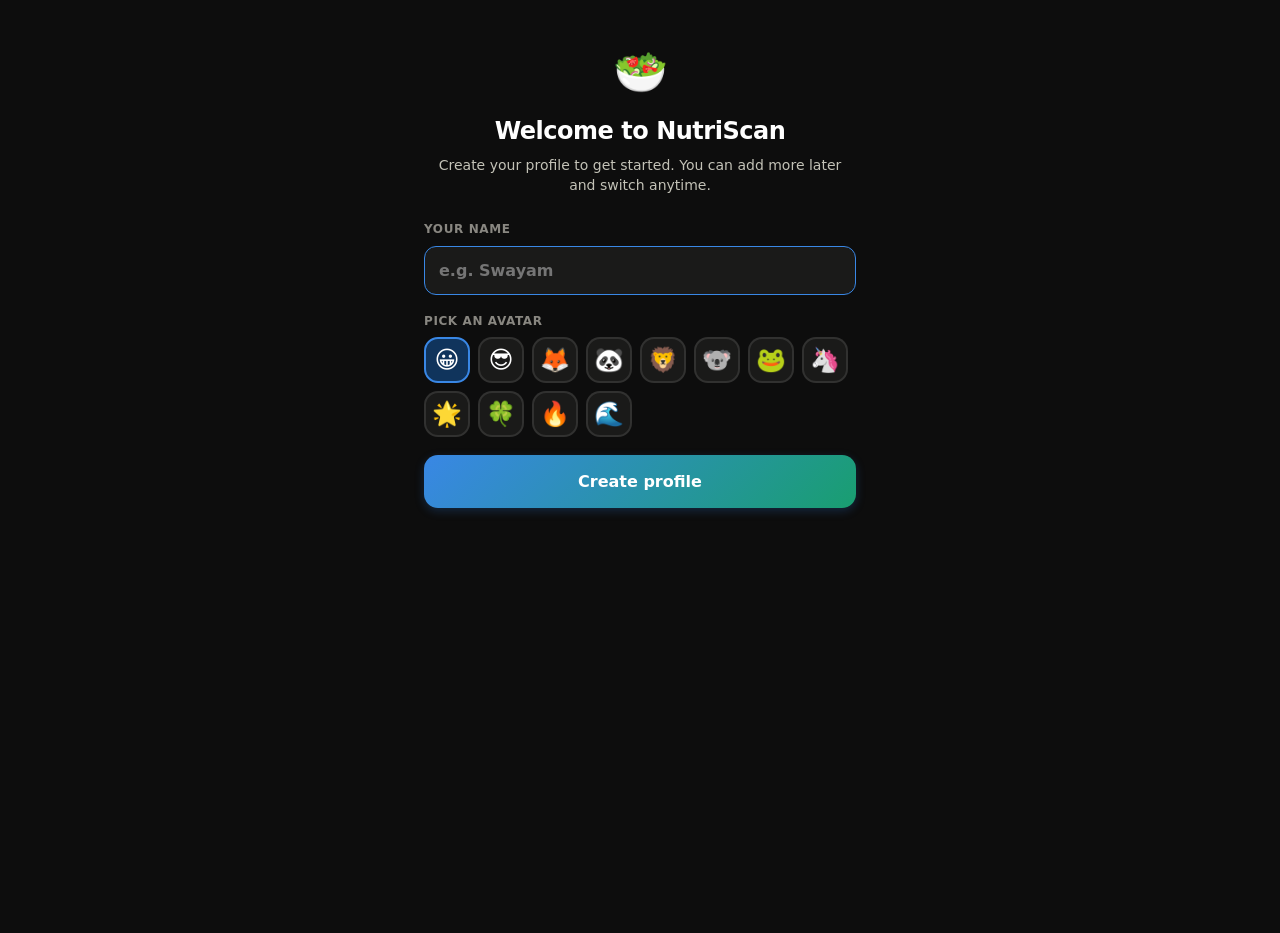
==== commit 781afcd1: "Stop storing the API key; add iPhone home-screen install support The Claude API key is no longer per" ====
--- a/calorie-tracker/index.html
+++ b/calorie-tracker/index.html
@@ -7,6 +7,12 @@
   <title>NutriScan — Calorie Tracker</title>
   <meta name="description" content="Scan any food barcode with your camera and track calories. Powered by Open Food Facts." />
   <link rel="icon" href="data:image/svg+xml,<svg xmlns='http://www.w3.org/2000/svg' viewBox='0 0 100 100'><text y='.9em' font-size='90'>🥗</text></svg>" />
+  <link rel="manifest" href="manifest.webmanifest" />
+  <!-- iOS home-screen install: needs a real PNG; it ignores the manifest icons -->
+  <link rel="apple-touch-icon" href="icon-180.png" />
+  <meta name="apple-mobile-web-app-capable" content="yes" />
+  <meta name="apple-mobile-web-app-status-bar-style" content="black-translucent" />
+  <meta name="apple-mobile-web-app-title" content="NutriScan" />
   <link rel="stylesheet" href="css/styles.css" />
 </head>
 <body>
@@ -179,11 +185,6 @@
           </div>
         </div>
         <div class="card">
-          <h2 class="card-title">AI meal scan</h2>
-          <p class="profile-summary">Photo recognition uses the Claude API with your own key from <a href="https://platform.claude.com/" target="_blank" rel="noopener">platform.claude.com</a> (each scan costs a few cents). The key is stored only on this device and is never displayed.</p>
-          <div id="api-key-status"></div>
-        </div>
-        <div class="card">
           <h2 class="card-title">Data</h2>
           <button class="danger-btn" id="clear-day-btn">Clear this day's log</button>
           <button class="danger-btn" id="delete-profile-btn">Delete this profile</button>
@@ -191,6 +192,7 @@
         <div class="card about-card">
           <h2 class="card-title">About</h2>
           <p>Product data and images come from <a href="https://world.openfoodfacts.org" target="_blank" rel="noopener">Open Food Facts</a>, an open database licensed under the ODbL. Generic food values are based on USDA FoodData Central. Everything you log stays on this device.</p>
+          <p class="about-note">Meal photos are sent to the <a href="https://platform.claude.com/" target="_blank" rel="noopener">Claude API</a> for recognition, using a key you enter when you scan. The key is held in memory for that visit only and is never saved.</p>
         </div>
       </section>
     </main>
--- a/calorie-tracker/css/styles.css
+++ b/calorie-tracker/css/styles.css
@@ -432,7 +432,6 @@
   font-weight: 700; font-size: 15px;
 }
 
-.api-key-field { width: 170px !important; text-align: left !important; font-size: 13px !important; }
 
 .sheet-loader { display: flex; flex-direction: column; align-items: center; gap: 14px; padding: 36px 20px; text-align: center; }
 .sheet-loader .spinner { width: 28px; height: 28px; border-width: 3px; }
@@ -577,6 +576,7 @@
 .setting-row input:focus { border-color: var(--accent); }
 
 .about-card p { font-size: 13.5px; color: var(--ink-2); }
+.about-note { margin-top: 10px; color: var(--ink-muted) !important; }
 
 /* ============ Bottom nav ============ */
 .bottom-nav {
@@ -870,42 +870,6 @@
 }
 .emoji-opt:hover { transform: scale(1.08); }
 .emoji-opt.active { border-color: var(--accent); background: var(--accent-soft); }
-
-/* ============ API key status ============ */
-.key-row {
-  display: flex; align-items: center; gap: 10px;
-  padding: 4px 0;
-}
-.key-chip {
-  display: inline-flex; align-items: center; gap: 7px;
-  font-size: 13.5px; font-weight: 600;
-  color: var(--good);
-  background: var(--surface-2);
-  padding: 8px 13px;
-  border-radius: 99px;
-  flex: 1;
-}
-.key-actions { display: flex; gap: 2px; }
-.key-btn {
-  font-size: 13px; font-weight: 600;
-  padding: 7px 10px; border-radius: 9px;
-  color: var(--accent);
-}
-.key-btn:hover { background: var(--surface-2); }
-.key-btn.remove { color: var(--critical); }
-
-.key-add-row { display: flex; gap: 8px; }
-.key-add-row input {
-  flex: 1;
-  background: var(--surface-2);
-  border: 1px solid var(--border);
-  border-radius: 11px;
-  padding: 10px 13px;
-  font-size: 13.5px;
-  outline: none;
-}
-.key-add-row input:focus { border-color: var(--accent); }
-.key-add-row .primary-btn { padding: 10px 15px; font-size: 13.5px; }
 
 /* ============ Toast ============ */
 .toast {
